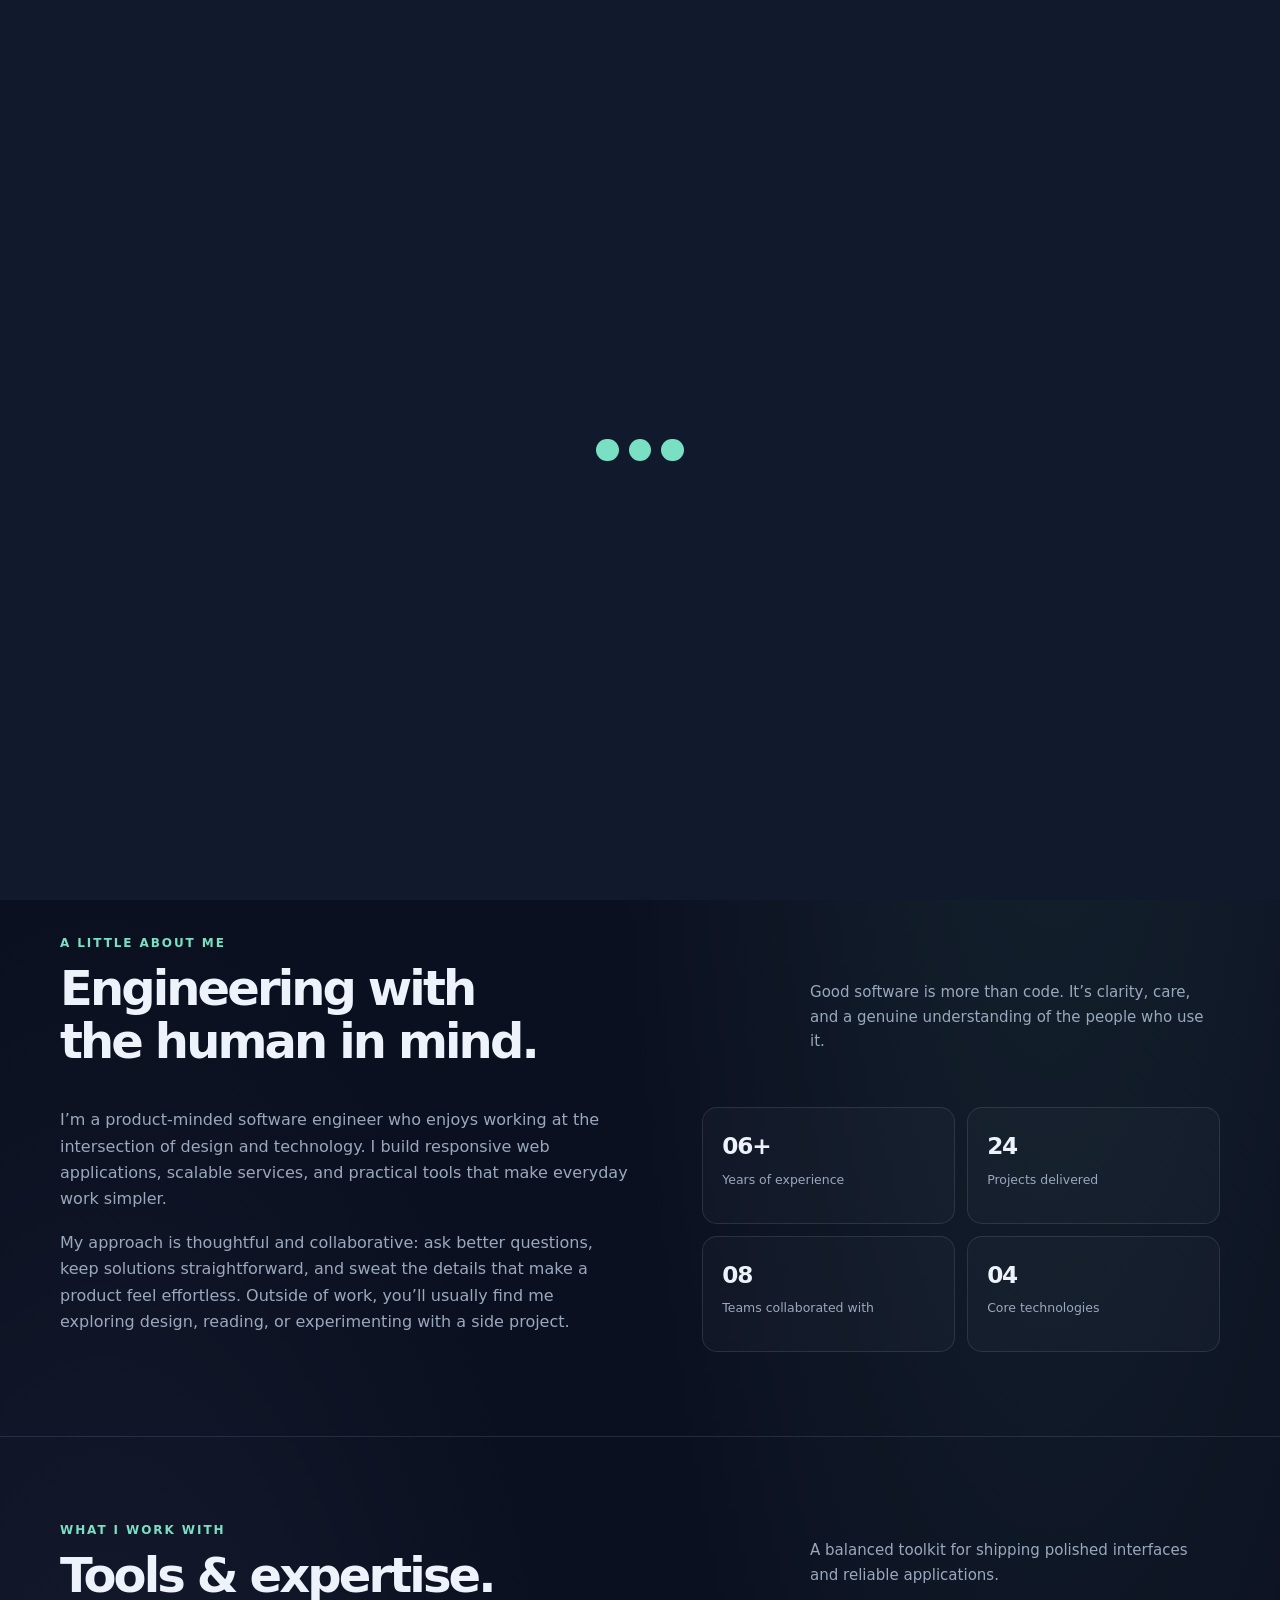
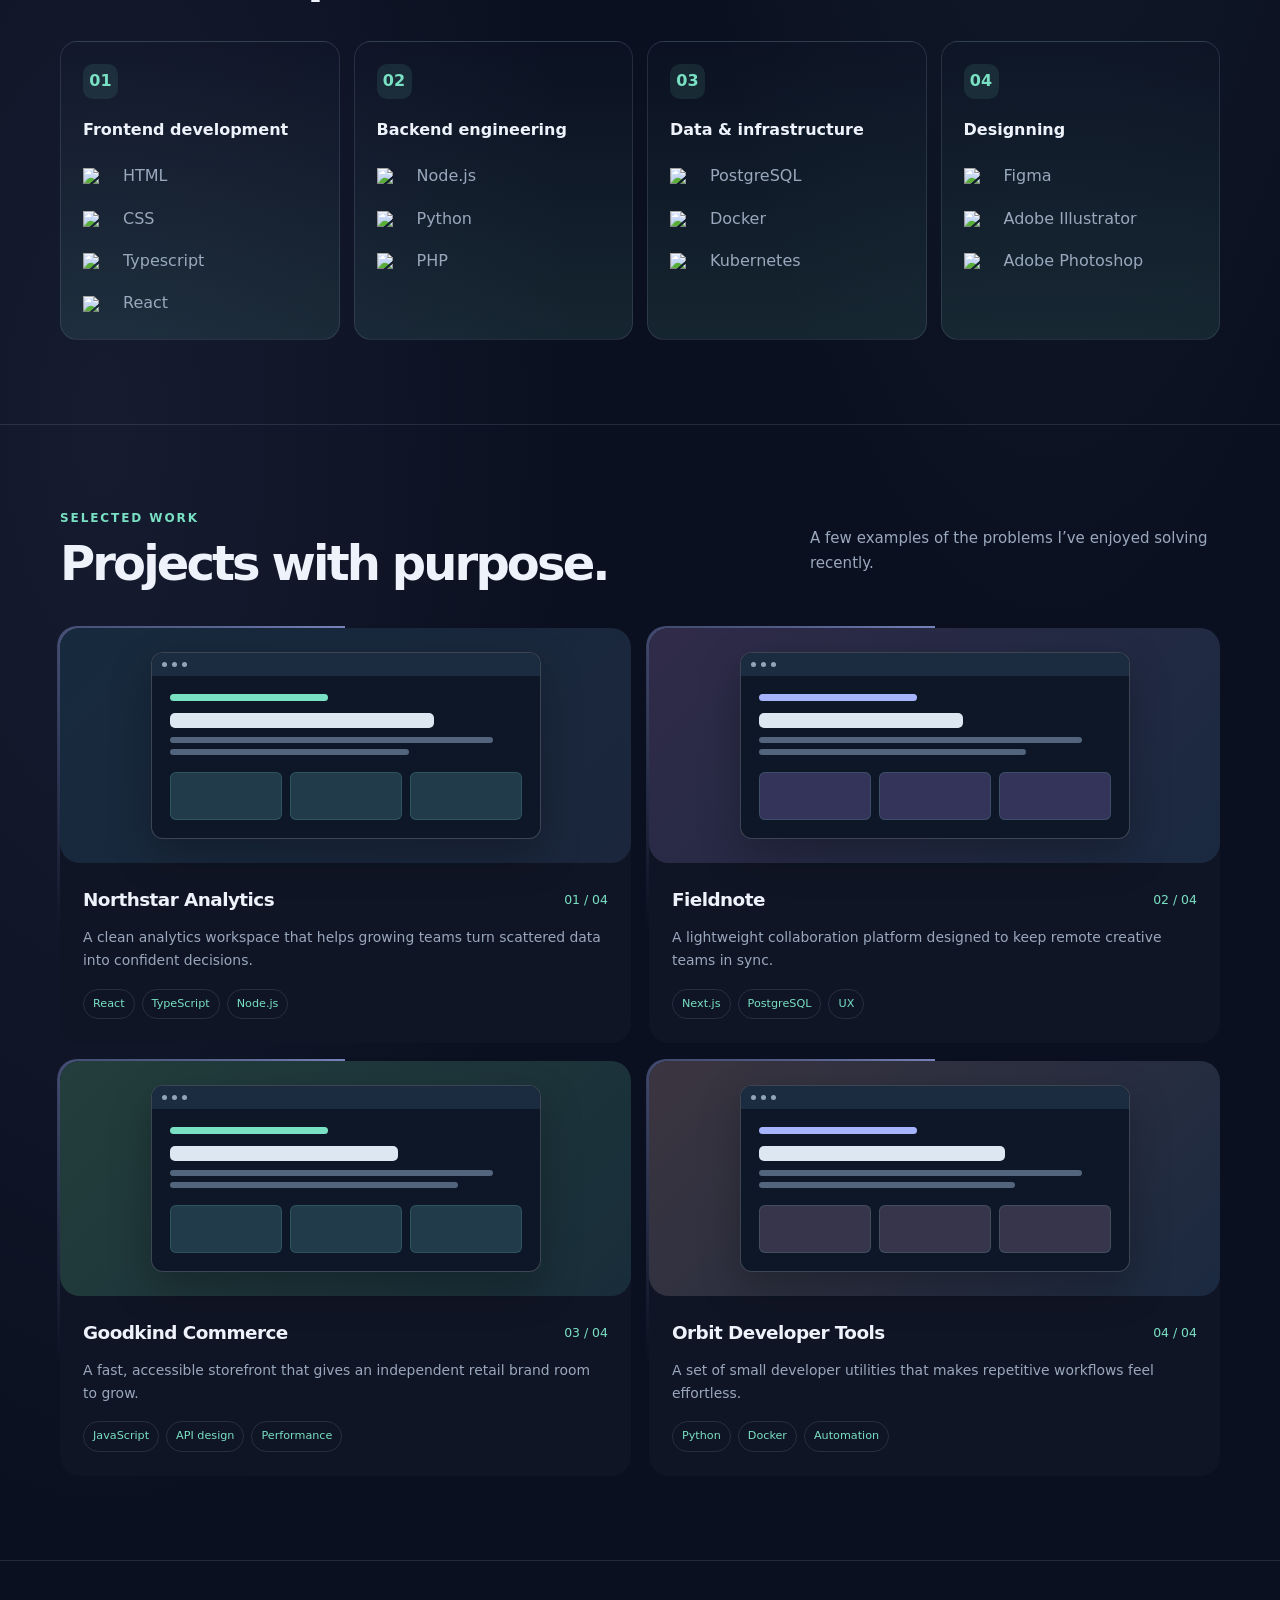
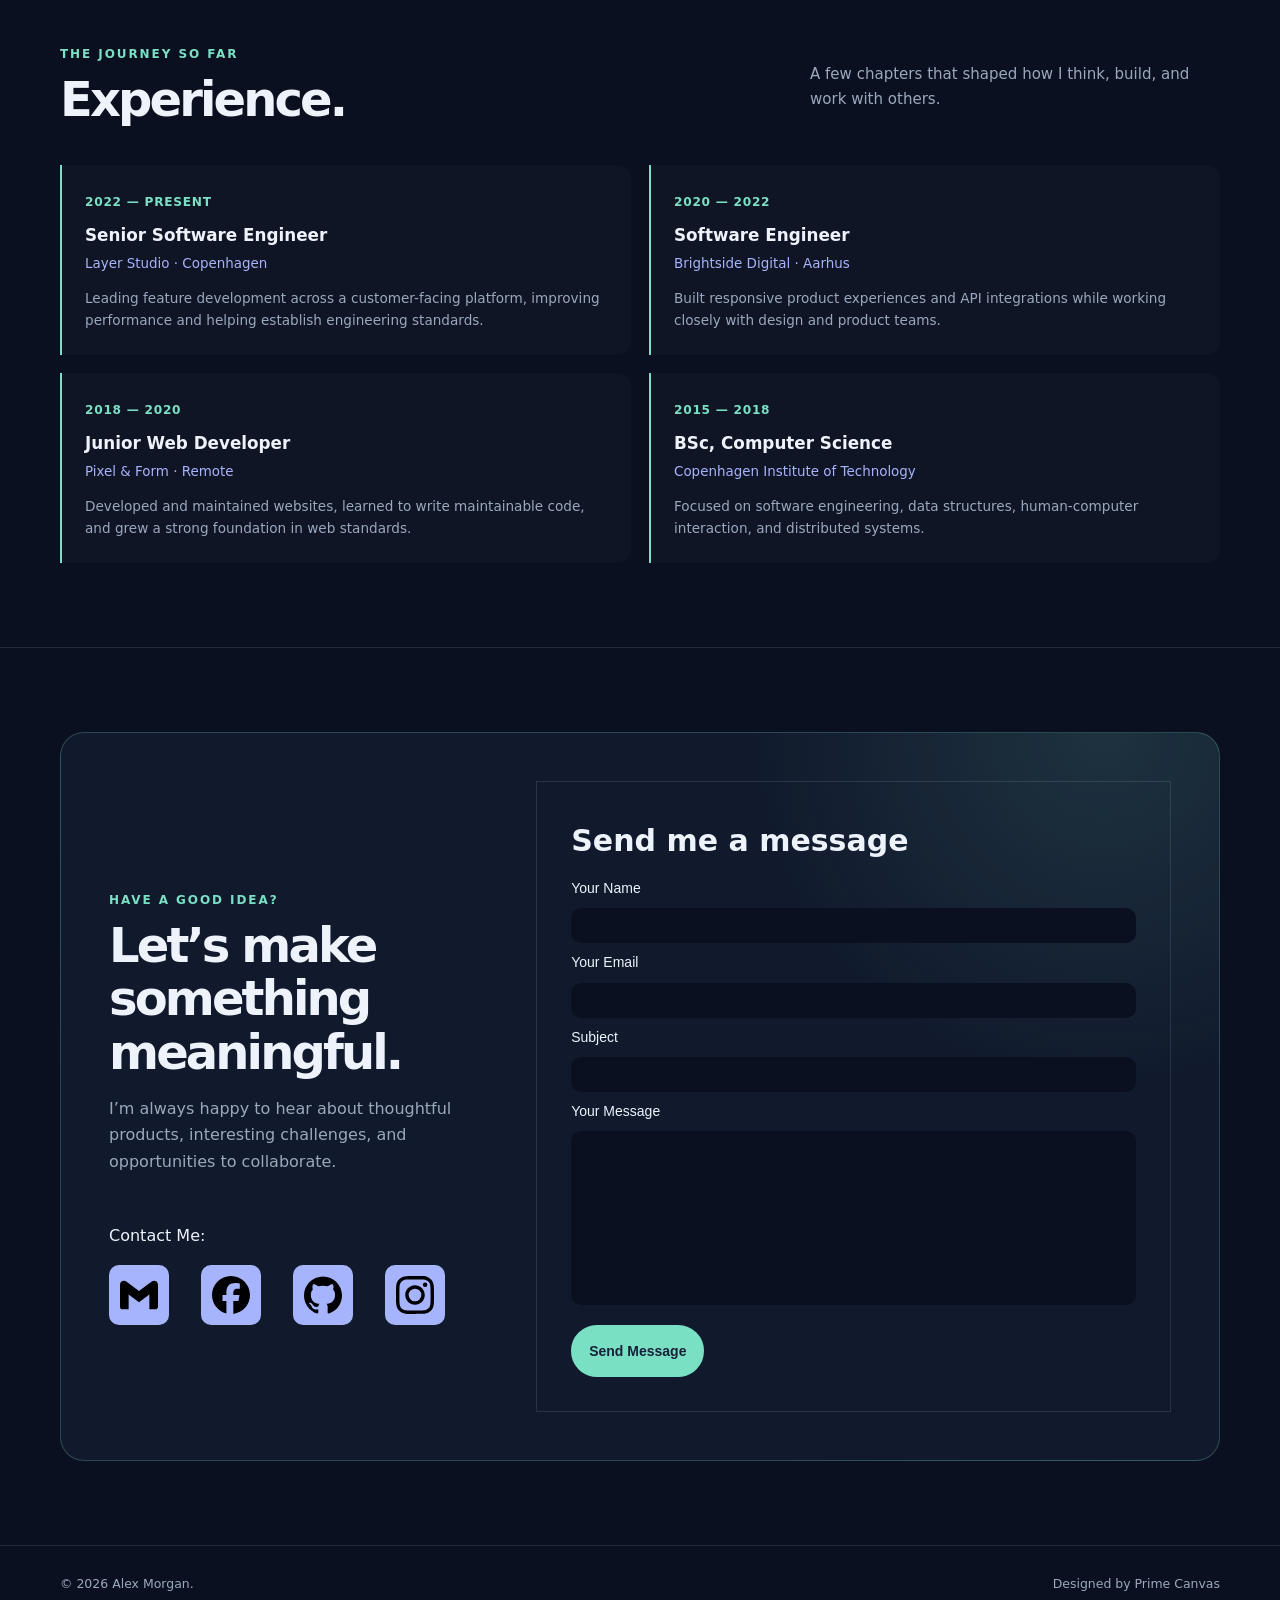
==== index.html @ 37b157a0 "first" ====
<!DOCTYPE html>
<html lang="en">
<head>
  <meta charset="UTF-8">
  <meta name="viewport" content="width=device-width, initial-scale=1.0">
  <meta name="description" content="Alex Morgan — Software Engineer crafting thoughtful digital products and reliable web experiences.">
  <title>Alex Morgan — Software Engineer</title>
  <link rel="stylesheet" href="assets/style.css">
</head>
<body>
  <div class="loader-container">
    <div class="loader">
      <div class="circle circle1"></div>
      <div class="circle circle2"></div>
      <div class="circle circle3"></div>
    </div>
  </div>
  <div id="home"></div>
  <header class="site-header">
    <div class="container nav">
      <a class="brand" href="#home" aria-label="Alex Morgan home"><span class="brand-mark">A.</span> alexmorgan</a>
      <nav class="nav-links" id="navigation" aria-label="Main navigation">
        <a href="index.html" class="pop active">Home</a><a href="portfolio.html" class="pop">Portfolio</a><a href="services.html" class="pop">Services</a><a href="about.html" class="pop">About</a><a href="contact.html" class="pop">Contact</a>
      </nav>
      <a class="nav-cta talk" href="#contact">Let's talk</a>
  </header>

  <div class="popup-container">
    <div class="popup">
      <img src="images/logo.png">
      <h1 class="popup-heading">Prime Canvas</h1>
      <span class="popup-special">Frontend web development</span>
      <p class="popup-para">Lorem ipsum dolor sit amet consectetur adipisicing elit. Explicabo, in cupiditate! Quae sed, ad sit officia earum esse! Nisi voluptatum mollitia velit veritatis esse eveniet debitis repellendus consequatur impedit saepe?</p>
      <button class="popup-close">Close</button>
    </div>
  </div>

  <main>
    <section class="hero">
      <div class="container hero-grid">
        <div>
          <div class="eyebrow">Software engineer · Copenhagen, DK</div>
          <h1 class="hero-heading">Building digital<br>things with <span>purpose.</span></h1>
          <p class="hero-copy">I’m Alex Morgan, a software engineer focused on creating thoughtful, dependable products. I turn complex problems into clear, accessible experiences — from the first sketch to the final line of code.</p>
          <div class="hero-actions">
            <a class="button primary" href="">Download CV</a>
            <a class="button secondary" href="#projects">Explore my work</a>
          </div>
          <div class="availability"><span class="status-dot"></span> Available for select freelance projects</div>
        </div>
        <div class="portrait-wrap" aria-label="Abstract illustrated profile portrait">
          <div class="float-card"><strong>06+</strong> years building for the web</div>
          <div class="portrait">
            <div class="avatar"></div>
            <div class="portrait-label"><span>Alex Morgan</span><span>Engineer / Creator</span></div>
          </div>
        </div> 
      </div>
    </section>

    <section class="section" id="about">
      <div class="container">
        <div class="section-heading">
          <div><div class="section-kicker">A little about me</div><h2>Engineering with<br>the human in mind.</h2></div>
          <p class="section-intro">Good software is more than code. It’s clarity, care, and a genuine understanding of the people who use it.</p>
        </div>
        <div class="about-grid">
          <div class="about-text">
            <p>I’m a product-minded software engineer who enjoys working at the intersection of design and technology. I build responsive web applications, scalable services, and practical tools that make everyday work simpler.</p>
            <p>My approach is thoughtful and collaborative: ask better questions, keep solutions straightforward, and sweat the details that make a product feel effortless. Outside of work, you’ll usually find me exploring design, reading, or experimenting with a side project.</p>
          </div>
          <div class="facts">
            <div class="fact"><strong>06+</strong><span>Years of experience</span></div>
            <div class="fact"><strong>24</strong><span>Projects delivered</span></div>
            <div class="fact"><strong>08</strong><span>Teams collaborated with</span></div>
            <div class="fact"><strong>04</strong><span>Core technologies</span></div>
          </div>
        </div>
      </div>
    </section>

    <section class="section" id="skills">
      <div class="container">
        <div class="section-heading">
          <div><div class="section-kicker">What I work with</div><h2>Tools & expertise.</h2></div>
          <p class="section-intro">A balanced toolkit for shipping polished interfaces and reliable applications.</p>
        </div>
        <div class="skills-grid">
          <article class="skill-card"><div class="skill-icon">01</div><h3>Frontend development</h3>
            <div class="icons">
              <div class="skill"><img src="icons/html5.svg"><span>HTML</span></div>
              <div class="skill"><img src="icons/css_old.svg"><span>CSS</span></div>
              <div class="skill"><img src="icons/typescript.svg"><span>Typescript</span></div>
              <div class="skill"><img src="icons/react_light.svg"><span>React</span></div>
            </div>
          </article>
          <article class="skill-card"><div class="skill-icon">02</div><h3>Backend engineering</h3>
            <div class="icons">
              <div class="skill"><img src="icons/nodejs.svg"><span>Node.js</span></div>
              <div class="skill"><img src="icons/python.svg"><span>Python</span></div>
              <div class="skill"><img src="icons/php.svg"><span>PHP</span></div>
            </div>
          </article>
          <article class="skill-card"><div class="skill-icon">03</div><h3>Data & infrastructure</h3>
            <div class="icons">
              <div class="skill"><img src="icons/postgresql-wordmark-light.svg"><span>PostgreSQL</span></div>
              <div class="skill"><img src="icons/docker.svg"><span>Docker</span></div>
              <div class="skill"><img src="icons/kubernetes.svg"><span>Kubernetes</span></div>
            </div>
          </article>
          <article class="skill-card"><div class="skill-icon">04</div><h3>Designning</h3>
            <div class="icons">
              <div class="skill"><img src="icons/figma.svg"><span>Figma</span></div>
              <div class="skill"><img src="icons/illustrator.svg"><span>Adobe Illustrator</span></div>
              <div class="skill"><img src="icons/photoshop.svg"><span>Adobe Photoshop</span></div>
            </div>
          </article>
        </div>
      </div>
    </section>

    <section class="section" id="projects">
      <div class="container">
        <div class="section-heading">
          <div><div class="section-kicker">Selected work</div><h2>Projects with purpose.</h2></div>
          <p class="section-intro">A few examples of the problems I’ve enjoyed solving recently.</p>
        </div>
        <div class="projects">
          <article class="project">
            <div class="project-visual"><div class="mock-window"><div class="mock-top"><i></i><i></i><i></i></div><div class="mock-content"><div class="mock-line"></div><div class="mock-title"></div><div class="mock-copy"></div><div class="mock-copy" style="width:68%"></div><div class="mock-boxes"><span></span><span></span><span></span></div></div></div></div>
            <div class="project-info"><div class="project-top"><h3>Northstar Analytics</h3><span class="project-number">01 / 04</span></div><p>A clean analytics workspace that helps growing teams turn scattered data into confident decisions.</p><div class="tags"><span>React</span><span>TypeScript</span><span>Node.js</span></div></div>
          </article>
          <article class="project">
            <div class="project-visual" style="background:linear-gradient(135deg,#302b49,#1a2940)"><div class="mock-window"><div class="mock-top"><i></i><i></i><i></i></div><div class="mock-content"><div class="mock-line" style="background:#a5b4fc"></div><div class="mock-title" style="width:58%"></div><div class="mock-copy"></div><div class="mock-copy" style="width:76%"></div><div class="mock-boxes"><span style="background:#34345a"></span><span style="background:#34345a"></span><span style="background:#34345a"></span></div></div></div></div>
            <div class="project-info"><div class="project-top"><h3>Fieldnote</h3><span class="project-number">02 / 04</span></div><p>A lightweight collaboration platform designed to keep remote creative teams in sync.</p><div class="tags"><span>Next.js</span><span>PostgreSQL</span><span>UX</span></div></div>
          </article>
          <article class="project">
            <div class="project-visual" style="background:linear-gradient(135deg,#233e3c,#182d39)"><div class="mock-window"><div class="mock-top"><i></i><i></i><i></i></div><div class="mock-content"><div class="mock-line"></div><div class="mock-title" style="width:65%"></div><div class="mock-copy"></div><div class="mock-copy" style="width:82%"></div><div class="mock-boxes"><span></span><span></span><span></span></div></div></div></div>
            <div class="project-info"><div class="project-top"><h3>Goodkind Commerce</h3><span class="project-number">03 / 04</span></div><p>A fast, accessible storefront that gives an independent retail brand room to grow.</p><div class="tags"><span>JavaScript</span><span>API design</span><span>Performance</span></div></div>
          </article>
          <article class="project">
            <div class="project-visual" style="background:linear-gradient(135deg,#3b3540,#1b2940)"><div class="mock-window"><div class="mock-top"><i></i><i></i><i></i></div><div class="mock-content"><div class="mock-line" style="background:#a5b4fc"></div><div class="mock-title" style="width:70%"></div><div class="mock-copy"></div><div class="mock-copy" style="width:73%"></div><div class="mock-boxes"><span style="background:#37354b"></span><span style="background:#37354b"></span><span style="background:#37354b"></span></div></div></div></div>
            <div class="project-info"><div class="project-top"><h3>Orbit Developer Tools</h3><span class="project-number">04 / 04</span></div><p>A set of small developer utilities that makes repetitive workflows feel effortless.</p><div class="tags"><span>Python</span><span>Docker</span><span>Automation</span></div></div>
          </article>
        </div>
      </div>
    </section>

    <section class="section" id="experience">
      <div class="container">
        <div class="section-heading">
          <div><div class="section-kicker">The journey so far</div><h2>Experience.</h2></div>
          <p class="section-intro">A few chapters that shaped how I think, build, and work with others.</p>
        </div>
        <div class="timeline">
          <article class="role"><time>2022 — PRESENT</time><h3>Senior Software Engineer</h3><div class="company">Layer Studio · Copenhagen</div><p>Leading feature development across a customer-facing platform, improving performance and helping establish engineering standards.</p></article>
          <article class="role"><time>2020 — 2022</time><h3>Software Engineer</h3><div class="company">Brightside Digital · Aarhus</div><p>Built responsive product experiences and API integrations while working closely with design and product teams.</p></article>
          <article class="role"><time>2018 — 2020</time><h3>Junior Web Developer</h3><div class="company">Pixel & Form · Remote</div><p>Developed and maintained websites, learned to write maintainable code, and grew a strong foundation in web standards.</p></article>
          <article class="role"><time>2015 — 2018</time><h3>BSc, Computer Science</h3><div class="company">Copenhagen Institute of Technology</div><p>Focused on software engineering, data structures, human-computer interaction, and distributed systems.</p></article>
        </div>
      </div>
    </section>

    <section class="section" id="contact">
      <div class="container">
        <div class="contact-panel">
          <div><div class="section-kicker">Have a good idea?</div><h2>Let’s make something meaningful.</h2><p>I’m always happy to hear about thoughtful products, interesting challenges, and opportunities to collaborate.</p>
          <div class="contact-container">
            <span class="contact">Contact Me:</span>
            <div class="contact-links">
              <a href="www.gmail.com" target="_blank"><img src="Icons/gmail.svg"></a>
              <a href="www.facebook.com" target="_blank"><img src="Icons/facebook.svg"></a>
              <a href="https://github.com/" target="_blank"><img src="Icons/github.svg"></a>
              <a href="www.instagram.com" target="_blank"><img src="Icons/instagram.svg"></a>
            </div>
          </div> 
        </div>
          <div class="message-division">
            <form>
              <h2>Send me a message</h2>
              <label>Your Name</label>
              <input type="text">
              <label>Your Email</label>
              <input type="email">
              <label>Subject</label>
              <input type="text">
              <label>Your Message</label>
              <textarea cols="100" rows="10" required></textarea>
              <button type="submit">Send Message</button>
            </form>
          </div>
        </div>
      </div>
    </section>
  </main>
  <a href="#home" class="back" id="back"><span class="text">↑</span></a>
  <footer>
    <div class="container footer-inner">
      <span>© <span id="year"></span> Alex Morgan.</span>
      <div class="footer-social"><span>Designed by Prime Canvas</span></div>
    </div>
  </footer>
  <script src="js/main.js"></script>
</body>
</html>
---- assets/style.css ----
:root {
      --bg: #0b1020;
      --surface: #111a2d;
      --surface-2: #162239;
      --text: #edf2fb;
      --muted: #9aa8bd;
      --line: rgba(183, 199, 222, .14);
      --accent: #79e0c3;
      --accent-2: #a5b4fc;
      --max: 1160px;
    }
    * { box-sizing: border-box; }
    html { scroll-behavior: smooth; }
    body {
      z-index: -10;
      margin: 0;
      background:
        radial-gradient(ellipse at 82% 8%, rgba(121,224,195,.09), transparent 28rem),
        radial-gradient(ellipse at 8% 42%, rgba(165,180,252,.07), transparent 30rem),
        var(--bg);
      color: var(--text);
      font-family: Inter, ui-sans-serif, system-ui, -apple-system, BlinkMacSystemFont, "Segoe UI", sans-serif;
      line-height: 1.65;
      cursor: default;
      overflow-y: hidden;
    }

    a {color: inherit; text-decoration: none;}
    
    .container { width: min(var(--max), calc(100% - 48px)); margin-inline: auto; }
    .site-header {
      position: sticky; top: 0; z-index: 10;
      background: rgba(11,16,32,.82);
      backdrop-filter: blur(18px);
      border-bottom: 1px solid var(--line);
      overflow: hidden;
    }
    .nav { min-height: 76px; display: flex; align-items: center; justify-content: space-between; gap: 24px; }
    .brand { display: inline-flex; align-items: center; gap: 11px; font-weight: 750; letter-spacing: -.04em; font-size: 1.08rem; }
    .brand-mark {
      width: 34px; height: 34px; display: grid; place-items: center; border-radius: 11px;
      color: #071a18; background: var(--accent); font-weight: 900; font-size: .95rem;
      box-shadow: 0 7px 24px rgba(121,224,195,.18);
    }
    .nav-links { display: flex; align-items: center; gap: 30px !important; color: var(--muted); font-size: .88rem; font-weight: 550; }
    .nav-links a:hover, .nav-links a.active { color: var(--accent); }
    .nav-links a {position: relative; text-decoration: dashed;}
    .nav-links a::after {content: ''; width: 100%; background-color: var(--accent); height: 2px; position: absolute; z-index: 11; bottom: 0; left: 0; transform: scaleX(0); transition: transform .3s ease; transform-origin: right;}
    .pop:hover::after {transform: scaleX(1); transform-origin: left;}
    .nav-cta, .button {
      display: inline-flex; align-items: center; justify-content: center; gap: 9px;
      border: 1px solid rgba(121,224,195,.45); border-radius: 999px;
      padding: 10px 17px; color: var(--accent); font-size: .87rem; font-weight: 650;
      transition: transform .2s ease, background .2s ease, border-color .2s ease;
    }
    .nav-cta:hover, .button:hover { transform: translateY(-2px); background: rgba(121,224,195,.09); border-color: var(--accent); }
    .hero { padding: 100px 0 88px; }
    .hero-grid { display: grid; grid-template-columns: 1.12fr .88fr; align-items: center; gap: 76px; }
    .eyebrow { display: inline-flex; align-items: center; gap: 10px; color: var(--accent); font-size: .78rem; text-transform: uppercase; letter-spacing: .16em; font-weight: 750; }
    .eyebrow::before { content: ""; width: 25px; height: 1px; background: var(--accent); }
    h1 { margin: 22px 0 20px; max-width: 720px; font-size: clamp(3rem, 6.4vw, 5.55rem); line-height: 1.03; letter-spacing: -.075em; font-weight: 780; }
    h1 span { color: var(--accent); }
    .hero-copy { max-width: 590px; color: var(--muted); font-size: 1.08rem; line-height: 1.85; }
    .hero-actions { display: flex; flex-wrap: wrap; gap: 13px; margin-top: 32px; }
    .button.primary { background: var(--accent); color: #081a18; border-color: var(--accent); }
    .button.primary:hover { background: #9af0d9; }
    .button.secondary { border-color: var(--line); color: var(--text); }
    .availability { display: flex; align-items: center; gap: 9px; margin-top: 34px; color: var(--muted); font-size: .84rem; }
    .status-dot { width: 8px; height: 8px; border-radius: 50%; background: #70dfa8; box-shadow: 0 0 0 5px rgba(112,223,168,.1); }
    .portrait-wrap { position: relative; max-width: 390px; justify-self: end; width: 100%; }
    .portrait {
      min-height: 460px; position: relative; overflow: hidden; border-radius: 28px;
      background: url('../images/profile.png') no-repeat center center/cover;
      border: 1px solid rgba(255,255,255,.13);
      display: flex; align-items: end; justify-content: center;
    }
    .portrait-label {
      position: absolute; z-index: 2; left: 18px; bottom: 18px; right: 18px;
      display: flex; justify-content: space-between; align-items: center;
      padding: 13px 15px; border: 1px solid rgba(255,255,255,.14); border-radius: 14px;
      background: rgba(111, 117, 123, 0.3); backdrop-filter: blur(12px); font-size: .78rem;
    }
    .portrait-label span:last-child { color: var(--accent); }
    .float-card {
      position: absolute; right: -35px; top: 210px; padding: 14px 17px; border-radius: 14px; z-index: 2;
      background: #f0f7f5; color: #14232a; box-shadow: 0 18px 45px rgba(0,0,0,.25);
      font-size: .78rem; font-weight: 700; transform: rotate(3deg);
    }
    .float-card strong { display: block; font-size: 1.3rem; letter-spacing: -.04em; }
    .section { padding: 84px 0; border-top: 1px solid var(--line); }
    .section-heading { display: flex; justify-content: space-between; align-items: end; gap: 30px; margin-bottom: 38px; }
    .section-kicker { color: var(--accent); font-size: .75rem; text-transform: uppercase; letter-spacing: .16em; font-weight: 750; }
    h2 { margin: 8px 0 0; font-size: clamp(2rem, 4vw, 3rem); letter-spacing: -.06em; line-height: 1.12; }
    .section-intro { max-width: 410px; color: var(--muted); font-size: .94rem; }
    .about-grid { display: grid; grid-template-columns: 1.05fr .95fr; gap: 70px; }
    .about-text { color: var(--muted); font-size: 1rem; }
    .about-text p { margin: 0 0 17px; }
    .facts { display: grid; grid-template-columns: 1fr 1fr; gap: 12px; }
    .fact { padding: 19px; border: 1px solid var(--line); border-radius: 15px; background: rgba(255,255,255,.025); transition: background 0.2s ease-in-out; cursor: pointer; animation: scroll-anim linear; animation-timeline: view(); animation-range: entry cover 30%; animation-duration: .7s;}
    .fact:hover {background: var(--bg);}
    .fact strong { display: block; color: var(--text); font-size: 1.45rem; letter-spacing: -.05em; }
    .fact span { color: var(--muted); font-size: .78rem; }
    .skills-grid { display: grid; grid-template-columns: repeat(4, 1fr); gap: 14px;}
    @property --angle{syntax: "<angle>";initial-value: 0deg;inherits: false;}
    .skill-card { padding: 22px; min-height: 155px; border-radius: 17px; border: 1px solid var(--line); animation: spin 6s linear infinite; background: linear-gradient(var(--angle), rgba(121, 224, 195, .1), rgba(22, 34, 57, .1));}
    @keyframes spin{0% {--angle: 0deg;} 100% {--angle: 360deg;}}
    .skill-icon { width: 35px; height: 35px; display: grid; place-items: center; border-radius: 10px; color: var(--accent); background: rgba(121,224,195,.1); font-weight: 800; margin-bottom: 18px; }
    .skill-card h3 { margin: 0 0 5px; font-size: 1rem; }
    .icons {margin-top: 20px; display: flex; flex-direction: column; gap: 1em;}
    .skill img {width: 24px;}
    .skill span {color: var(--muted);}
    .skill {display: flex; gap: 1em; align-items: center; animation: anim-right-mild linear; animation-timeline: view(); animation-range: entry cover 20%;}
    @keyframes anim-right-mild {from {transform: translateY(30px);opacity: 0;} to {transform: translateY(0);opacity: 1;}
    }
    .projects { display: grid; grid-template-columns: repeat(2, 1fr); gap: 18px; }
    .project { position: relative; border: none; border-radius: 20px; background: #101525; transition: transform .25s ease, border-color .25s ease;}
    .project::before {position: absolute; width: 100%; height: 100%; content: ''; background-image: conic-gradient(from var(--angle), transparent 70%,  rgba(165, 180, 252, .7)); z-index: -1000; top: 0; left: 0; border-radius: 20px; scale: 1.01; animation: spin 10s linear infinite;}
    .project-visual { min-height: 210px; padding: 24px; display: grid; place-items: center; background: linear-gradient(135deg, #172a3d, #1b263c); border-radius: 20px;}
    .mock-window { width: min(100%, 390px); border: 1px solid rgba(255,255,255,.2); border-radius: 12px; overflow: hidden; background: #0d1728; box-shadow: 0 16px 40px rgba(0,0,0,.25); }
    .mock-top { height: 23px; display: flex; align-items: center; gap: 5px; padding: 0 10px; background: #1b2b40; }
    .mock-top i { width: 5px; height: 5px; border-radius: 50%; background: #91a5b9; }
    .mock-content { padding: 18px; }
    .mock-line { height: 7px; width: 45%; border-radius: 9px; background: #79e0c3; margin-bottom: 12px; }
    .mock-title { height: 15px; width: 75%; border-radius: 5px; background: #dce7f1; margin-bottom: 9px; }
    .mock-copy { height: 6px; width: 92%; border-radius: 5px; background: #52657c; margin-bottom: 6px; }
    .mock-boxes { display: grid; grid-template-columns: repeat(3, 1fr); gap: 8px; margin-top: 17px; }
    .mock-boxes span { height: 48px; border-radius: 6px; background: #213b4b; border: 1px solid rgba(121,224,195,.15); }
    .project-info { padding: 22px 23px 24px; }
    .project-top { display: flex; align-items: center; justify-content: space-between; gap: 15px; }
    .project h3 { margin: 0; font-size: 1.15rem; letter-spacing: -.03em; }
    .project-number { color: var(--accent); font-size: .78rem; }
    .project-info p { margin: 10px 0 17px; color: var(--muted); font-size: .87rem; }
    .tags { display: flex; flex-wrap: wrap; gap: 7px; }
    .tags span { padding: 5px 9px; border: 1px solid var(--line); border-radius: 99px; color: var(--accent); font-size: .7rem; }
    .timeline { display: grid; grid-template-columns: 1fr 1fr; gap: 18px; }
    .role { padding: 23px; border-left: 2px solid var(--accent); background: rgba(255,255,255,.025); border-radius: 0 14px 14px 0; animation: anim-right linear; animation-timeline: view(); animation-range: entry cover 30%; }
    .role time { color: var(--accent); font-size: .76rem; font-weight: 700; letter-spacing: .06em; }
    .role h3 { margin: 8px 0 3px; font-size: 1.05rem; }
    .role .company { color: var(--accent-2); font-size: .84rem; }
    .role p { color: var(--muted); font-size: .85rem; margin: 12px 0 0; }
    .contact-panel {
      padding: 48px; display: flex; justify-content: space-between; align-items: center; gap: 35px;
      border: 1px solid rgba(121,224,195,.24); border-radius: 24px;
      background: radial-gradient(circle at 90% 0%, rgba(121,224,195,.12), transparent 22rem), var(--surface);
    }
    .contact-panel h2 { max-width: 570px; }
    .contact-panel p { max-width: 500px; color: var(--muted); margin-bottom: 0; }
    .contact-container {position: relative; top: 3em; display: flex; flex-direction: column; gap: 1em;}
    .contact-links { display: flex; gap: 2em; min-width: 190px; margin-bottom: 1em;}
    .contact-links a img {width: 60px; border: 1px solid var(--line); padding: 10px; border-radius: 10px; background: var(--accent-2);}
    .message-division {padding: 14px; border: 1px solid var(--line);}
    .message-division form {display: grid; align-items: left; padding: 20px;}
    .message-division form h2 {font-size: 30px; letter-spacing: 0; margin-bottom: 20px;}
    .message-division form label {margin-bottom: 8px; font-family: Arial, Helvetica, sans-serif; font-size: 14px;}
    .message-division form input {margin-bottom: 8px; padding: 8px 10px; background: var(--bg); border: 2px solid var(--bg); outline: none; border-radius: 10px; color: var(--text); transition: border,box-shadow .1s ease-in-out; font-family: Arial, Helvetica, sans-serif;}
    .message-division form input:focus {border: 2px solid var(--accent); box-shadow: 0 0 8px var(--accent);}
    .message-division form textarea {resize: none; background: var(--bg); border: 2px solid var(--bg); outline: none; padding: 10px; color: var(--text); font-family: Arial, Helvetica, sans-serif; border-radius: 10px; transition: border,box-shadow .1s ease-in-out;}
    .message-division form textarea:focus {border: 2px solid var(--accent); box-shadow: 0 0 8px var(--accent);}
    .message-division button {margin-top: 20px; padding: 16px; background-color: var(--accent); border: none; color: var(--surface-2); font-size: 14px; font-weight: bold; border-radius: 30px; font-family: sans-serif; cursor: pointer; width: fit-content; border: 2px solid var(--accent); transition: background .3s ease}
    .message-division button:hover {background: transparent; color: var(--text); border: 2px solid var(--accent-2);}
    footer { padding: 28px 0; border-top: 1px solid var(--line); color: var(--muted); font-size: .78rem; }
    .footer-inner { display: flex; justify-content: space-between; gap: 20px; }
    .footer-social { display: flex; gap: 19px; }
    .footer-social a:hover { color: var(--accent); }
    .back {position: fixed; right: 30px; bottom: 120px; background: transparent; height: 46px;
    width: 46px; border-radius: 50px; display: flex; justify-content: center; align-items: center; font-weight: bold; border: 2px solid var(--accent); font-size: 24px; transition: background .1s ease-in-out, scale .7s ease-in-out; scale: 0;}
    .back:hover {background: #79e0c31a;}
    .back:hover .text {animation: up 0.4s ease-in-out;}
    @keyframes up {0% {margin-bottom: 0;} 50% {margin-bottom: 100px;} 100% {margin-bottom: 0;}}
    .popup-container {
        position: fixed;
        z-index: 1000;
        height: 100vh;
        width: 100vw;
        background: transparent;
        backdrop-filter: blur(18px);
        display: flex;
        justify-content: center;
        align-items: center;
        display: none;
    }
    .popup {
        background: var(--surface-2);
        width: 50vw;
        padding: 2em;
        border-radius: 20px;
        animation: fadeup 1s ease-in-out;
    }
    .popup img {width: 100px; border-radius: 30px;}
    .popup-heading {
        font-size: 2rem;
        font-family: Arial, Helvetica, sans-serif;
        margin-bottom: 10px;
    }
    .popup-special {
        color: var(--accent);
        font-weight: bold;
        font-size: .9rem;
    }
    .popup-para {
        color: var(--muted);
    }
    .popup-close {
        background-color: transparent;
        border: none;
        outline: none;
        color: var(--accent);
        border: 1px solid var(--accent);
        padding: 1em;
        border-radius: 30px;
        margin-top: 14px;
        transition: all 0.2s ease-in-out;
        cursor: pointer;
    }
    .popup-close:hover {
        color: var(--surface-2);
        background-color: var(--accent);
    }
    @keyframes scroll-anim {
      from {transform: translateY(100px);opacity: 0;} to {transform: translateY(0);opacity: 1;}}
    @keyframes anim-right {from {transform: translateX(-150px); opacity: 0;} to {transform: translateX(0); opacity: 1;}}
    @keyframes fadeup {from{transform: translateY(50vh);}to{transform: translateY(0);}}
    @media (max-width: 850px) {
      .hero-grid { gap: 38px; grid-template-columns: 1fr .8fr; }
      .float-card { right: -12px; }
      .skills-grid { grid-template-columns: repeat(2, 1fr); }
      .skill {animation: scroll-anim linear; animation-timeline: view(); animation-range: entry cover 30%;}
      .about-grid { gap: 35px; }
      .contact-panel { display: flex; padding: 40px 28px; flex-direction: column; gap: 3.7em;}
      .role {animation: scroll-anim linear; animation-timeline: view(); animation-range: entry cover 30%;}
    }
    @media (max-width: 650px) {
      .container { width: min(100% - 34px, var(--max)); }
      .nav { min-height: 68px; }
      .nav-links{ display: none;}
      .nav-cta { padding: 9px 13px; font-size: .8rem; }
      .nav-cta:hover{ transform: translateY(0); background: 0; border-color: none; }
      .hero { padding: 70px 0 64px; }
      .hero-grid, .about-grid, .projects, .timeline { grid-template-columns: 1fr; }
      .hero-grid { gap: 48px; }
      h1 { font-size: clamp(3rem, 10vw, 4.5rem); }
      .portrait-wrap { justify-self: center; max-width: 340px; }
      .portrait { min-height: 390px; }
      .avatar { transform: scale(.88); transform-origin: bottom center; }
      .section { padding: 65px 0; }
      .section-heading { display: block; margin-bottom: 27px; }
      .section-intro { margin-top: 15px; }
      .facts { gap: 9px; }
      .fact { padding: 15px; }
      .contact-links { margin-top: 25px;}
      .footer-inner { flex-direction: column; align-items: center; gap: 10px;}
      .message-division {margin-top: 1em; padding: 26px;}
      .message-division form h2 {font-size: 24px}
    }
    @media(max-width:500px) {
      .contact-links{justify-content: center;}
      .contact-links a img{width: 50px;}
      .message-division form {padding: 0;}
      .message-division{padding: 18px;}
    }
    @media(max-width:460px){.skills-grid{grid-template-columns: 1fr;}.skills-grid .skill-card{width: 300px;justify-self: center;}}
    @media (prefers-reduced-motion: reduce) {
      *, *::before, *::after { scroll-behavior: auto !important; transition: none !important; }
    }
    @media(max-width:530px) {.popup{width: 70vw;display: flex;flex-direction: column;justify-content: center;align-items: center;}.popup-para{text-align: center;}}

    .loader-container {
      width: 100%;
      position: fixed;
      z-index: 2000;
      height: 100vh;
      background: var(--surface);
      overflow: hidden;
      transition: opacity .7s ease-in-out;
    }

    .loader {
      display: flex;
      flex-direction: row;
      justify-content: center;
      align-items: center;
      height: 100%;
      gap: 10px;
    }

    .circle {
      background: var(--accent);
      padding: .7em;
      border-radius: 50px;
    }

    .circle1 {animation: movement 1s ease-in-out infinite;}
    .circle2 {animation: movement 1s .2s ease-in-out infinite;}
    .circle3 {animation: movement 1s .3s ease-in-out infinite;}

    @keyframes movement {0% {transform: scale(0);}50% {transform: scale(1);}100% {transform: scale(0);}}
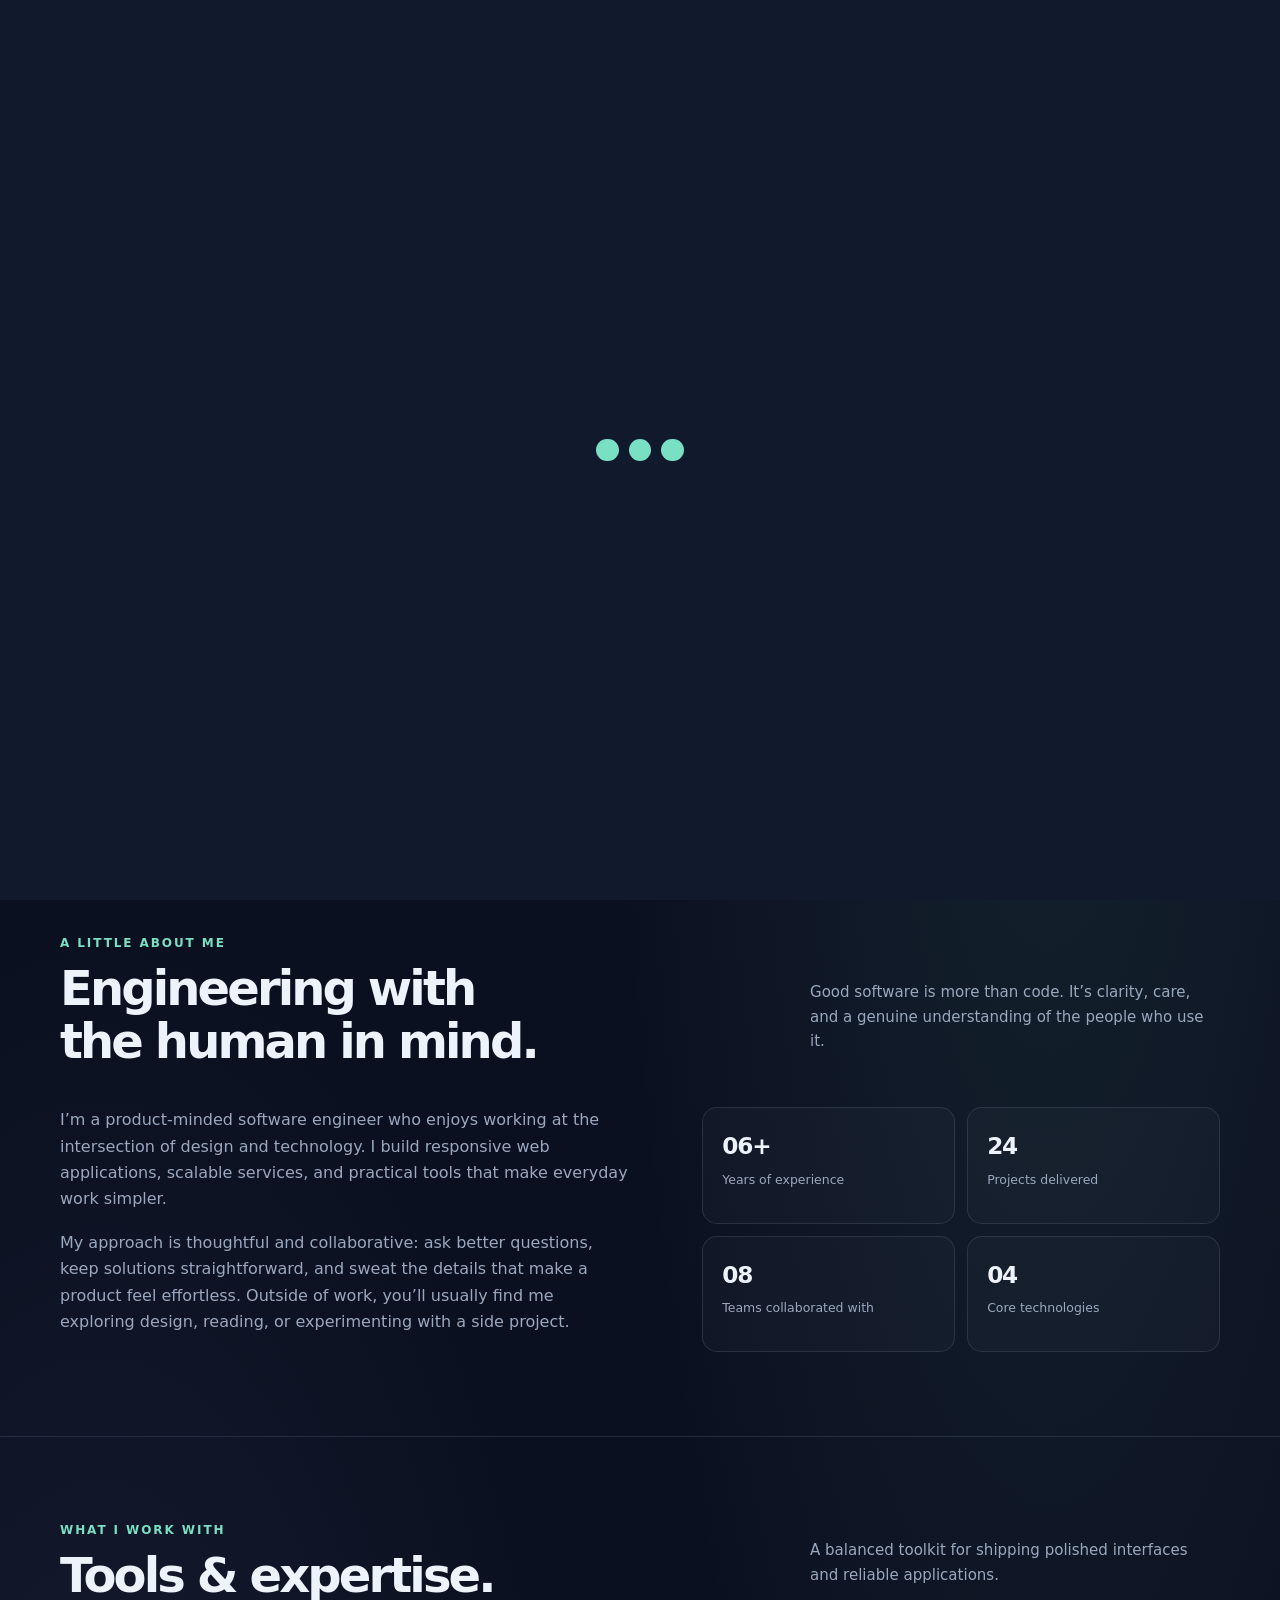
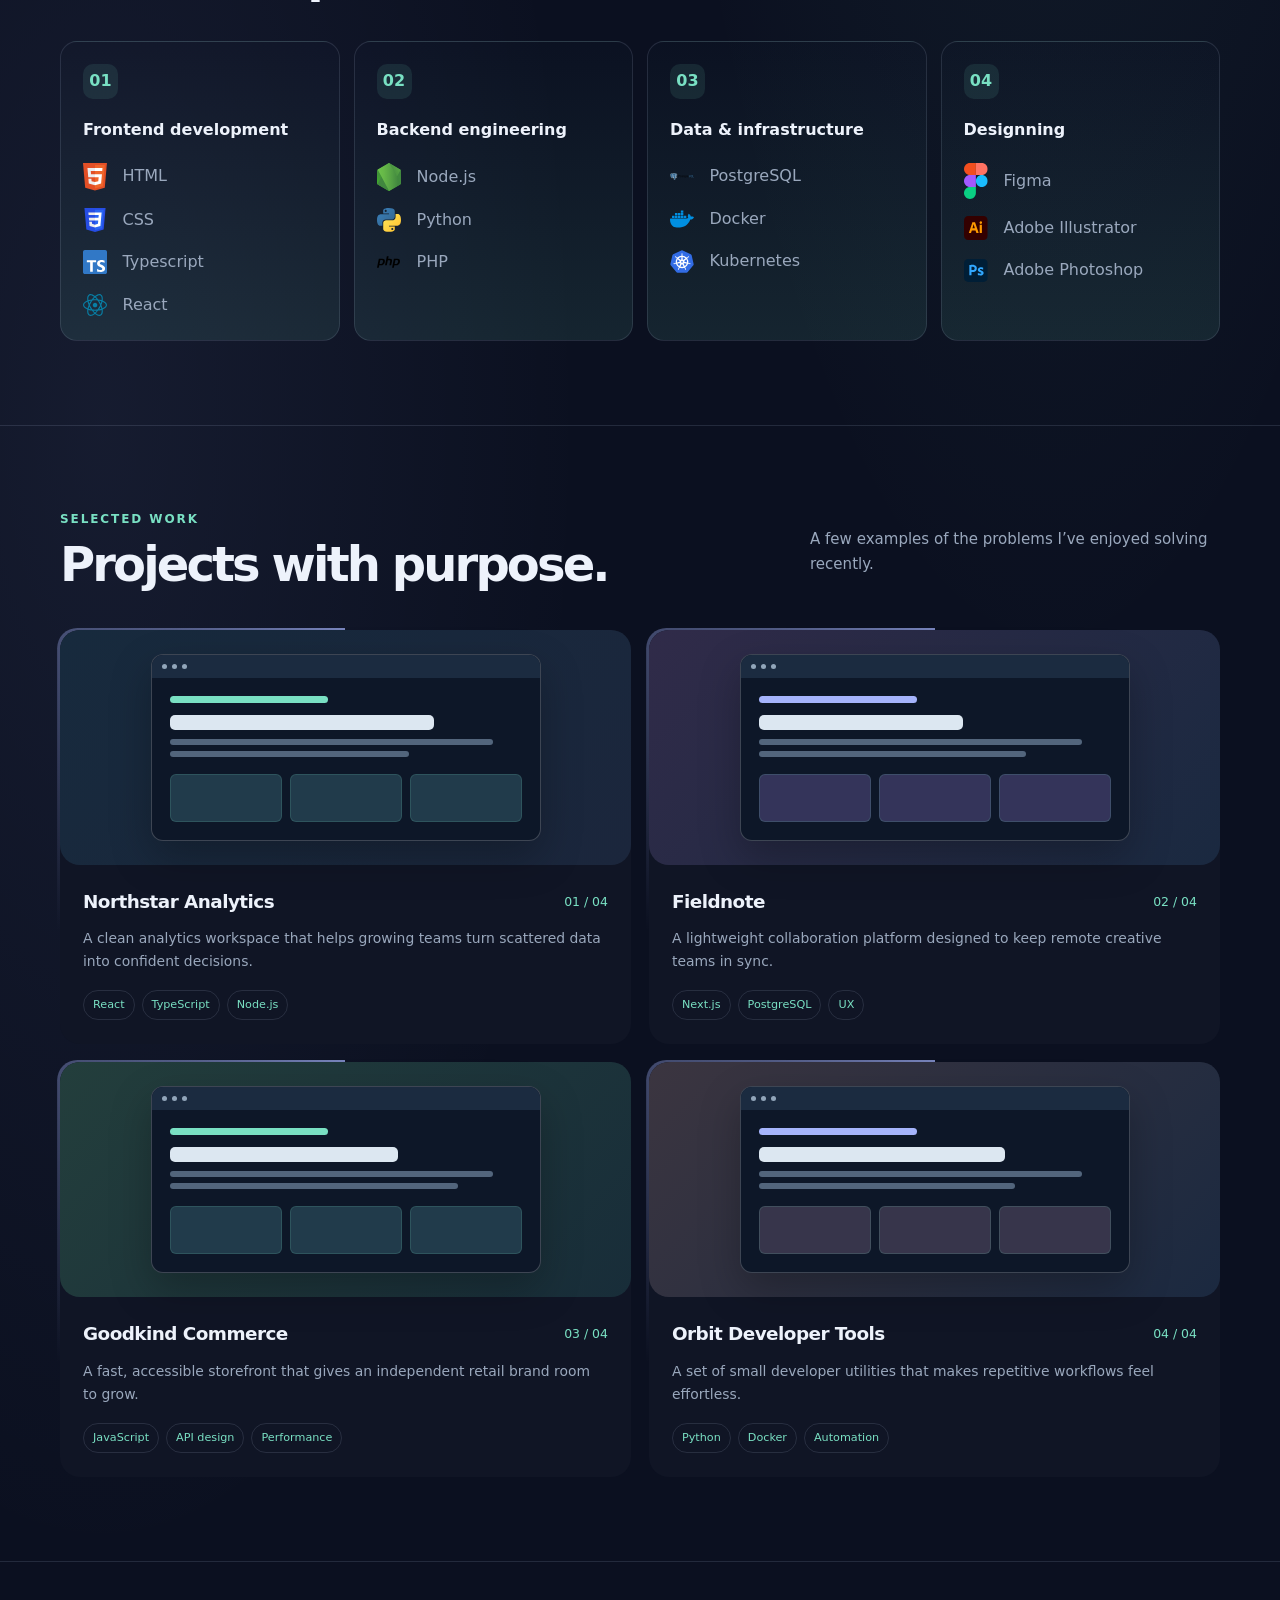
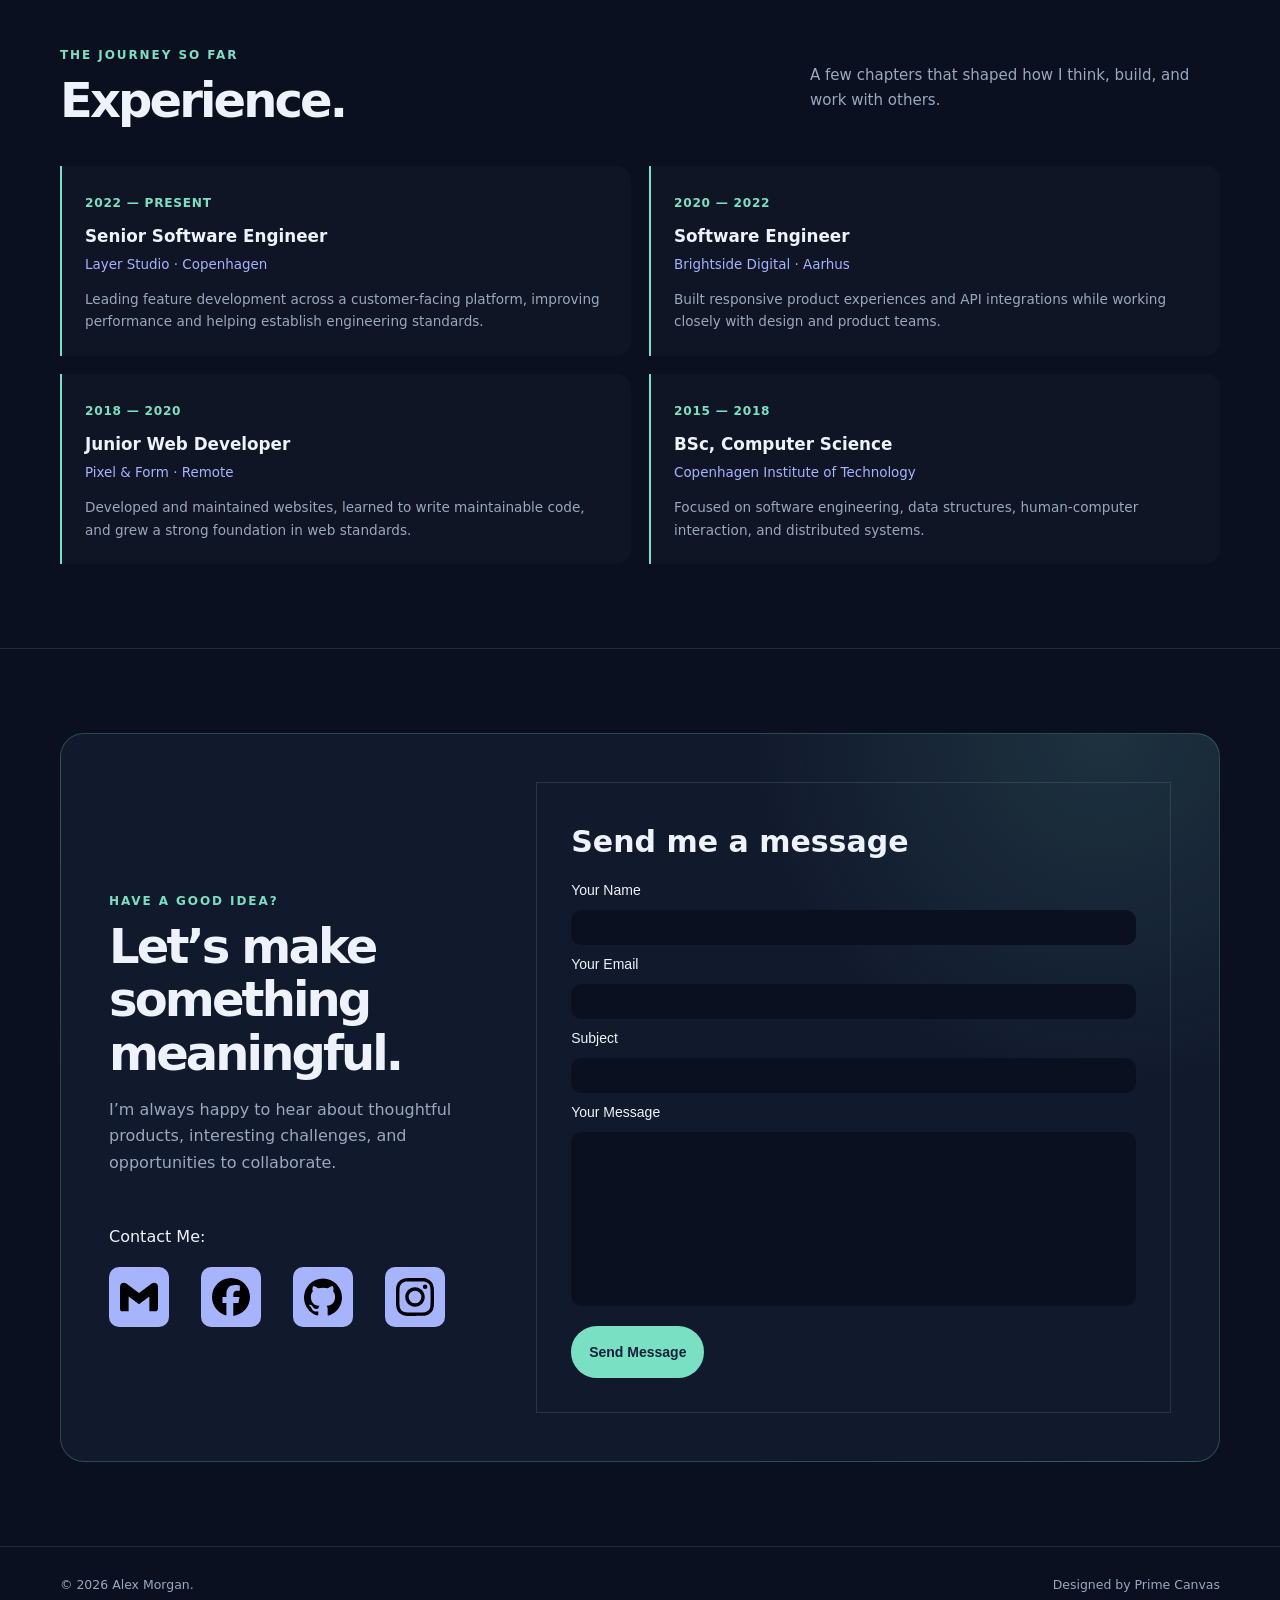
==== commit 765b02cf: "Update index.html" ====
--- a/index.html
+++ b/index.html
@@ -168,10 +168,10 @@
           <div class="contact-container">
             <span class="contact">Contact Me:</span>
             <div class="contact-links">
-              <a href="www.gmail.com" target="_blank"><img src="Icons/gmail.svg"></a>
-              <a href="www.facebook.com" target="_blank"><img src="Icons/facebook.svg"></a>
-              <a href="https://github.com/" target="_blank"><img src="Icons/github.svg"></a>
-              <a href="www.instagram.com" target="_blank"><img src="Icons/instagram.svg"></a>
+              <a href="www.gmail.com" target="_blank"><img src="icons/gmail.svg"></a>
+              <a href="www.facebook.com" target="_blank"><img src="icons/facebook.svg"></a>
+              <a href="https://github.com/" target="_blank"><img src="icons/github.svg"></a>
+              <a href="www.instagram.com" target="_blank"><img src="icons/instagram.svg"></a>
             </div>
           </div> 
         </div>
